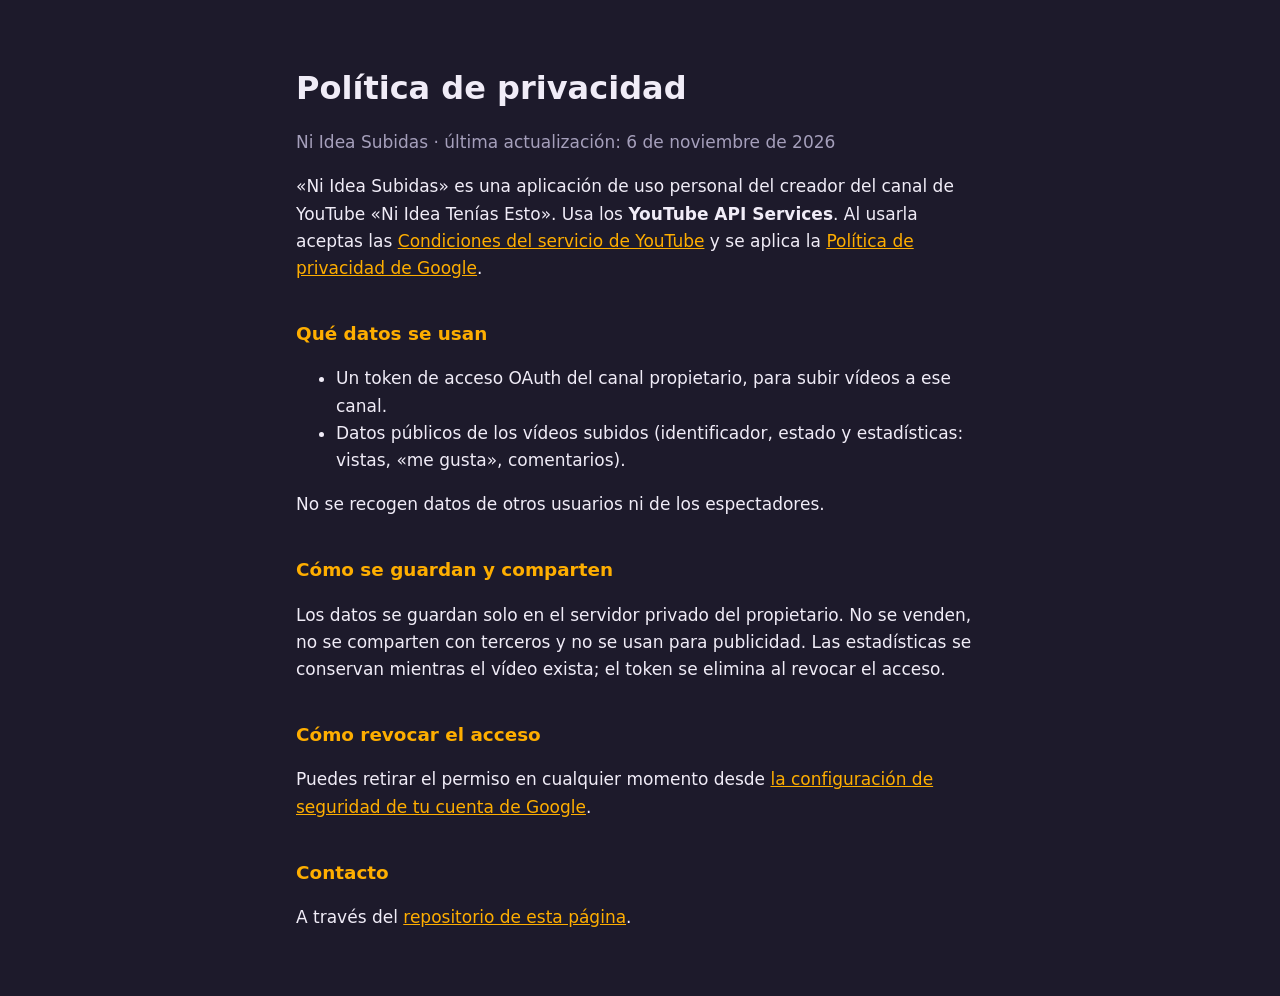
==== privacidad.html @ 99791d9f "Página principal y política de privacidad (Ni Idea Subidas)" ====
<!doctype html><html lang="es"><head><meta charset="utf-8"><meta name="viewport" content="width=device-width,initial-scale=1">
<title>Política de privacidad</title><link rel="stylesheet" href="style.css"></head><body><main>
<h1>Política de privacidad</h1>
<p class="mut">Ni Idea Subidas · última actualización: 6 de noviembre de 2026</p>
<p>«Ni Idea Subidas» es una aplicación de uso personal del creador del canal de YouTube «Ni Idea Tenías Esto».
Usa los <b>YouTube API Services</b>. Al usarla aceptas las
<a href="https://www.youtube.com/t/terms">Condiciones del servicio de YouTube</a> y se aplica la
<a href="https://policies.google.com/privacy">Política de privacidad de Google</a>.</p>
<h2>Qué datos se usan</h2>
<ul><li>Un token de acceso OAuth del canal propietario, para subir vídeos a ese canal.</li>
<li>Datos públicos de los vídeos subidos (identificador, estado y estadísticas: vistas, «me gusta», comentarios).</li></ul>
<p>No se recogen datos de otros usuarios ni de los espectadores.</p>
<h2>Cómo se guardan y comparten</h2>
<p>Los datos se guardan solo en el servidor privado del propietario. No se venden, no se comparten con terceros
y no se usan para publicidad. Las estadísticas se conservan mientras el vídeo exista; el token se elimina al revocar el acceso.</p>
<h2>Cómo revocar el acceso</h2>
<p>Puedes retirar el permiso en cualquier momento desde
<a href="https://myaccount.google.com/permissions">la configuración de seguridad de tu cuenta de Google</a>.</p>
<h2>Contacto</h2>
<p>A través del <a href="https://github.com/fredygui/nideatenias-web/issues">repositorio de esta página</a>.</p>
</main></body></html>
---- style.css ----
:root{--bg:#1d1a2b;--fg:#f0ecf7;--am:#feae00;--mut:#a59fbb}
*{box-sizing:border-box}body{margin:0;background:var(--bg);color:var(--fg);font:17px/1.6 system-ui,sans-serif}
main{max-width:720px;margin:0 auto;padding:48px 16px}h1{font-size:2rem;line-height:1.2}h1 b{color:var(--am)}
h2{color:var(--am);font-size:1.15rem;margin-top:2em}a{color:var(--am)}.mut{color:var(--mut)}
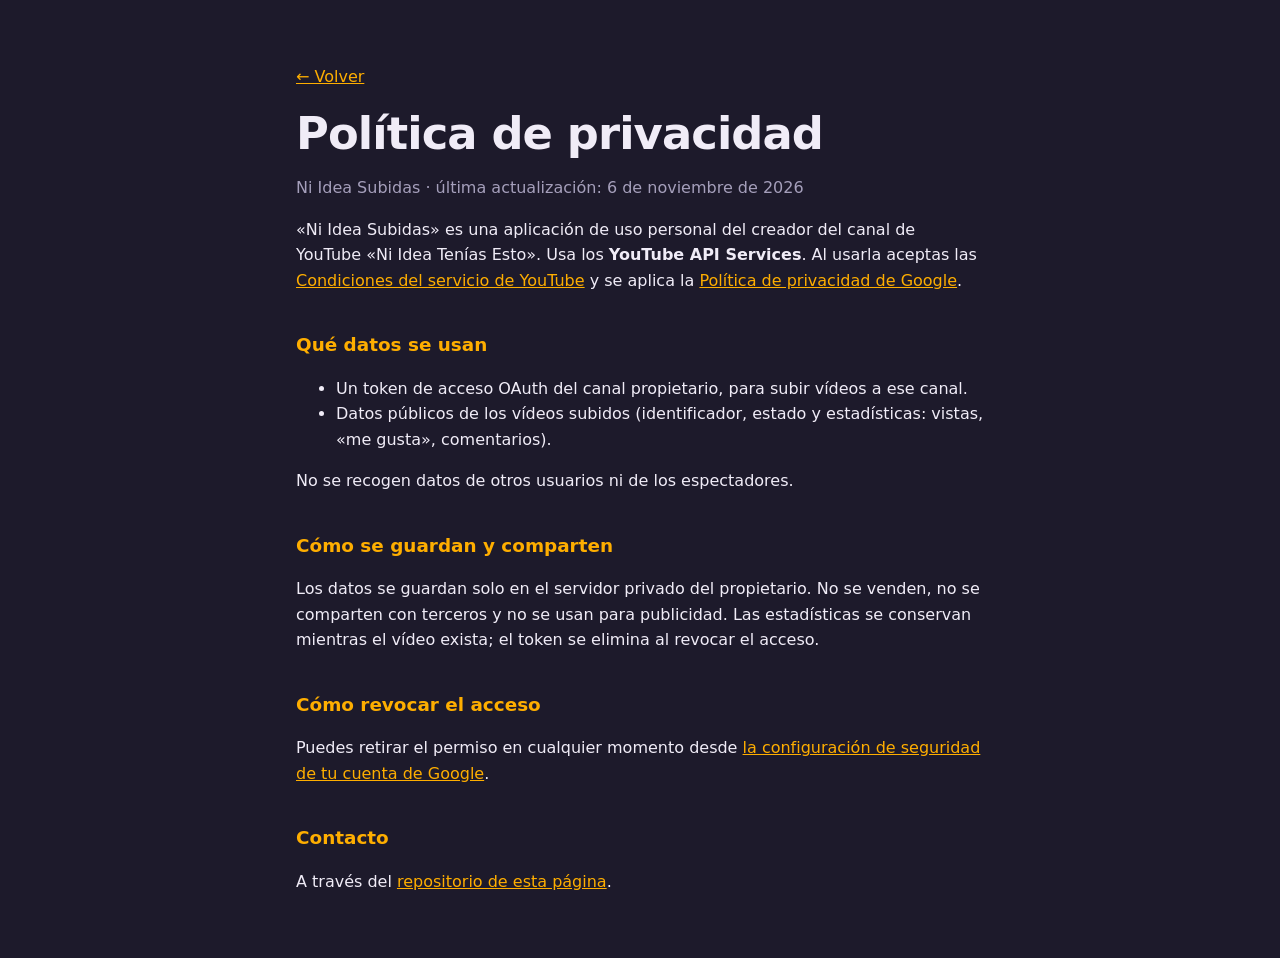
==== commit 6434734d: "Vídeos actualizados 2026-11-06 22:55" ====
--- a/privacidad.html
+++ b/privacidad.html
@@ -1,5 +1,5 @@
 <!doctype html><html lang="es"><head><meta charset="utf-8"><meta name="viewport" content="width=device-width,initial-scale=1">
-<title>Política de privacidad</title><link rel="stylesheet" href="style.css"></head><body><main>
+<title>Política de privacidad</title><link rel="stylesheet" href="style.css"></head><body><main class="doc"><p><a href="./">← Volver</a></p>
 <h1>Política de privacidad</h1>
 <p class="mut">Ni Idea Subidas · última actualización: 6 de noviembre de 2026</p>
 <p>«Ni Idea Subidas» es una aplicación de uso personal del creador del canal de YouTube «Ni Idea Tenías Esto».
--- a/style.css
+++ b/style.css
@@ -1,4 +1,47 @@
-:root{--bg:#1d1a2b;--fg:#f0ecf7;--am:#feae00;--mut:#a59fbb}
-*{box-sizing:border-box}body{margin:0;background:var(--bg);color:var(--fg);font:17px/1.6 system-ui,sans-serif}
-main{max-width:720px;margin:0 auto;padding:48px 16px}h1{font-size:2rem;line-height:1.2}h1 b{color:var(--am)}
-h2{color:var(--am);font-size:1.15rem;margin-top:2em}a{color:var(--am)}.mut{color:var(--mut)}
+:root{--bg:#1d1a2b;--card:#272338;--line:#3a3452;--fg:#f0ecf7;--am:#feae00;--mut:#a59fbb;--tt:#25f4ee;--yt:#ff3b3b}
+*{box-sizing:border-box}
+body{margin:0;background:var(--bg);color:var(--fg);font:16px/1.6 system-ui,-apple-system,"Segoe UI",sans-serif}
+a{color:var(--am)}.mut{color:var(--mut)}
+main,footer{max-width:1120px;margin:0 auto;padding:0 16px}
+/* portada */
+.hero{text-align:center;padding:56px 16px 24px;background:radial-gradient(ellipse at top,#3b2f63 0%,transparent 70%)}
+.avatar{border-radius:50%;border:3px solid var(--am);box-shadow:0 0 0 6px #feae0022}
+h1{font-size:clamp(1.8rem,5vw,2.8rem);line-height:1.15;margin:.4em 0 .2em;font-weight:900;letter-spacing:-.02em}
+h1 b{color:var(--am)}.lema{font-size:1.1rem;max-width:34em;margin:0 auto 1.2em;color:#d9d3ea}
+.redes{display:flex;gap:12px;justify-content:center;flex-wrap:wrap;margin-bottom:.6em}
+.redes .bt{font-size:1rem;padding:.7em 1.4em}
+/* botones */
+.bt{display:inline-flex;align-items:center;gap:.45em;padding:.45em .9em;border-radius:999px;font-weight:700;
+  text-decoration:none;color:#fff;font-size:.88rem;transition:transform .15s,filter .15s}
+.bt:hover{transform:translateY(-2px);filter:brightness(1.15)}.bt:focus-visible{outline:2px solid var(--am);outline-offset:2px}
+.bt svg{width:1.15em;height:1.15em;fill:currentColor}
+.bt.tt{background:#000;box-shadow:inset 0 0 0 1.5px var(--tt)}.bt.yt{background:var(--yt)}
+/* filtros */
+.filtros{display:flex;gap:8px;flex-wrap:wrap;justify-content:center;margin:16px 0 28px}
+.filtros button{background:var(--card);color:var(--fg);border:1px solid var(--line);border-radius:999px;
+  padding:.4em 1em;font:inherit;font-size:.9rem;cursor:pointer}
+.filtros button[aria-pressed=true]{background:var(--am);color:#1d1a2b;border-color:var(--am);font-weight:700}
+/* rejilla */
+.grid{display:grid;grid-template-columns:repeat(auto-fill,minmax(230px,1fr));gap:20px}
+.card{background:var(--card);border:1px solid var(--line);border-radius:16px;overflow:hidden;display:flex;flex-direction:column}
+.card[hidden]{display:none}
+.thumb{position:relative;display:block;aspect-ratio:9/16;max-height:420px;overflow:hidden;background:#000}
+.thumb img{width:100%;height:100%;object-fit:cover;display:block;transition:transform .3s}
+.card:hover .thumb img{transform:scale(1.04)}
+.play{position:absolute;inset:0;margin:auto;width:56px;height:56px;border-radius:50%;background:#000a;color:#fff;
+  display:grid;place-items:center;font-size:1.4rem;padding-left:4px;opacity:.85}
+.dur{position:absolute;right:8px;bottom:8px;background:#000c;color:#fff;font-size:.78rem;padding:1px 7px;border-radius:6px}
+.info{padding:14px 14px 16px;display:flex;flex-direction:column;gap:8px;flex:1}
+.chip{align-self:flex-start;font-size:.72rem;text-transform:uppercase;letter-spacing:.05em;color:var(--am);
+  border:1px solid #feae0055;border-radius:6px;padding:0 6px}
+.info h3{margin:0;font-size:1.05rem;line-height:1.3}
+.info p{margin:0;font-size:.9rem;color:#cfc8e2;display:-webkit-box;-webkit-line-clamp:4;-webkit-box-orient:vertical;overflow:hidden}
+.bts{display:flex;gap:8px;flex-wrap:wrap;margin-top:auto;padding-top:6px}
+details{font-size:.75rem;color:var(--mut)}summary{cursor:pointer}details p{-webkit-line-clamp:unset!important;font-size:.75rem!important}
+/* app y pie */
+.app{max-width:720px;margin:56px auto 0;padding:20px;border:1px solid var(--line);border-radius:12px;font-size:.92rem;color:#cfc8e2}
+h2{color:var(--am);font-size:1.15rem;margin:0 0 .4em}
+footer{text-align:center;padding:32px 16px 48px;font-size:.9rem}
+/* privacidad.html */
+main.doc{max-width:720px;padding:48px 16px}main.doc h2{margin-top:2em}
+@media (prefers-reduced-motion:reduce){*{transition:none!important}}
